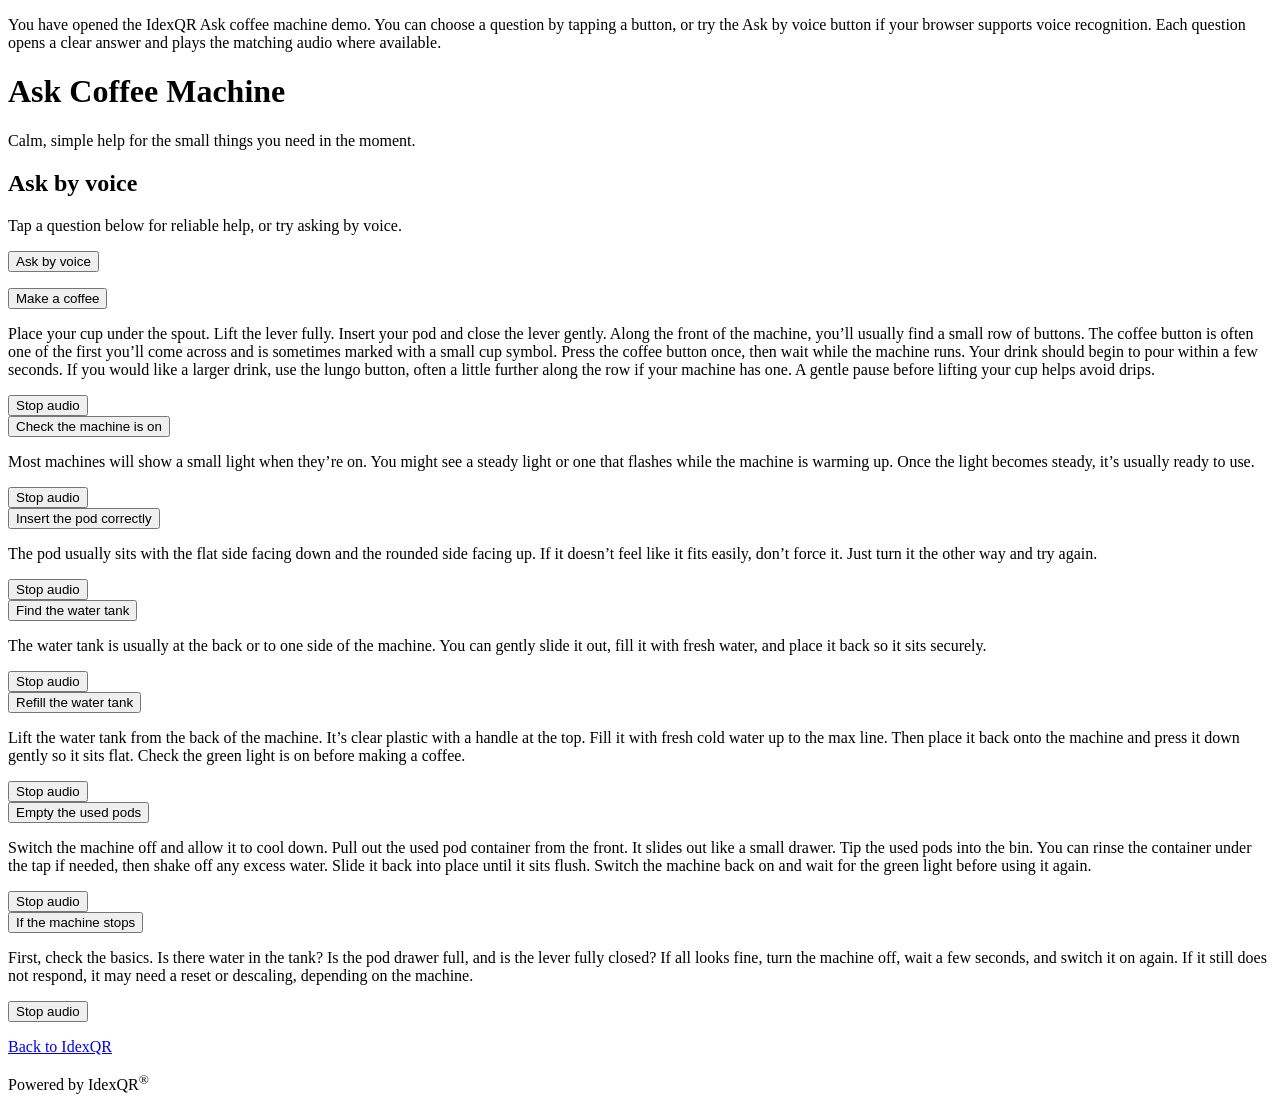
==== index.html @ 4fb66ea7 "Add coffee machine demo content to index.html" ====
<!doctype html>
<html lang="en-GB">
<head>
  <meta charset="utf-8" />
  <meta name="viewport" content="width=device-width, initial-scale=1" />

  <title>Ask — Coffee Machine</title>
  <meta name="description" content="A calm Ask demo for coffee machine support using IdexQR." />
 
</head>

<body>
  <div class="page">
    <p class="sr-only">
      You have opened the IdexQR Ask coffee machine demo. You can choose a question by tapping a button,
      or try the Ask by voice button if your browser supports voice recognition. Each question opens a clear answer
      and plays the matching audio where available.
    </p>

    <header>
      <h1>
        <span class="ask-title">Ask</span>
        <span class="coffee-title">Coffee Machine</span>
      </h1>

      <p class="subtitle">
        Calm, simple help for the small things you need in the moment.
      </p>
    </header>

    <section class="intro-card" aria-labelledby="voiceTitle">
      <h2 id="voiceTitle" class="sr-only">Ask by voice</h2>

      <p>Tap a question below for reliable help, or try asking by voice.</p>

      <button class="voice-button" type="button" onclick="startVoiceAsk()">
        Ask by voice
      </button>

      <p id="voiceStatus" class="voice-status" aria-live="polite"></p>
    </section>

    <main aria-label="Coffee machine questions">
      <section class="question-card">

        <button class="question-button" type="button" onclick="showAnswer('coffeeAnswer')">
          Make a coffee
        </button>
        <div id="coffeeAnswer" class="answer">
          <p>
  Place your cup under the spout. Lift the lever fully. Insert your pod and close the lever gently.
  Along the front of the machine, you’ll usually find a small row of buttons. The coffee button is often
  one of the first you’ll come across and is sometimes marked with a small cup symbol. Press the coffee
  button once, then wait while the machine runs. Your drink should begin to pour within a few seconds.
  If you would like a larger drink, use the lungo button, often a little further along the row if your
  machine has one. A gentle pause before lifting your cup helps avoid drips.
</p>
          <div class="stop-wrap">
            <button class="stop-button" type="button" onclick="stopAudio()">Stop audio</button>
          </div>
        </div>

        <button class="question-button" type="button" onclick="showAnswer('machineOnAnswer')">
          Check the machine is on
        </button>
        <div id="machineOnAnswer" class="answer">
          <p>
            Most machines will show a small light when they’re on. You might see a steady light or one that flashes while
            the machine is warming up. Once the light becomes steady, it’s usually ready to use.
          </p>
          <div class="stop-wrap">
            <button class="stop-button" type="button" onclick="stopAudio()">Stop audio</button>
          </div>
        </div>

        <button class="question-button" type="button" onclick="showAnswer('podGoAnswer')">
          Insert the pod correctly
        </button>
        <div id="podGoAnswer" class="answer">
          <p>
            The pod usually sits with the flat side facing down and the rounded side facing up. If it doesn’t feel like
            it fits easily, don’t force it. Just turn it the other way and try again.
          </p>
          <div class="stop-wrap">
            <button class="stop-button" type="button" onclick="stopAudio()">Stop audio</button>
          </div>
        </div>

        <button class="question-button" type="button" onclick="showAnswer('waterTankAnswer')">
          Find the water tank
        </button>
        <div id="waterTankAnswer" class="answer">
          <p>
            The water tank is usually at the back or to one side of the machine. You can gently slide it out, fill it
            with fresh water, and place it back so it sits securely.
          </p>
          <div class="stop-wrap">
            <button class="stop-button" type="button" onclick="stopAudio()">Stop audio</button>
          </div>
        </div>

        <button class="question-button" type="button" onclick="showAnswer('waterAnswer')">
          Refill the water tank
        </button>
        <div id="waterAnswer" class="answer">
          <p>
  Lift the water tank from the back of the machine. It’s clear plastic with a handle at the top.
  Fill it with fresh cold water up to the max line. Then place it back onto the machine and press it
  down gently so it sits flat. Check the green light is on before making a coffee.
</p>
          <div class="stop-wrap">
            <button class="stop-button" type="button" onclick="stopAudio()">Stop audio</button>
          </div>
        </div>

        <button class="question-button" type="button" onclick="showAnswer('podsAnswer')">
          Empty the used pods
        </button>
        <div id="podsAnswer" class="answer">
          <p>
      Switch the machine off and allow it to cool down. Pull out the used pod container from the front.
      It slides out like a small drawer. Tip the used pods into the bin. You can rinse the container
      under the tap if needed, then shake off any excess water. Slide it back into place until it sits flush.
      Switch the machine back on and wait for the green light before using it again.
     </p>
          <div class="stop-wrap">
            <button class="stop-button" type="button" onclick="stopAudio()">Stop audio</button>
          </div>
        </div>

        <button class="question-button" type="button" onclick="showAnswer('stoppedAnswer')">
          If the machine stops
        </button>
        <div id="stoppedAnswer" class="answer">
          <p>
            First, check the basics. Is there water in the tank? Is the pod drawer full, and is the lever fully closed?
            If all looks fine, turn the machine off, wait a few seconds, and switch it on again. If it still does not
            respond, it may need a reset or descaling, depending on the machine.
          </p>
          <div class="stop-wrap">
            <button class="stop-button" type="button" onclick="stopAudio()">Stop audio</button>
          </div>
        </div>

      </section>
    </main>

    <footer>
      <p><a href="https://idexqr.com">Back to IdexQR</a></p>
      <p>Powered by IdexQR<sup>®</sup></p>
    </footer>
  </div>
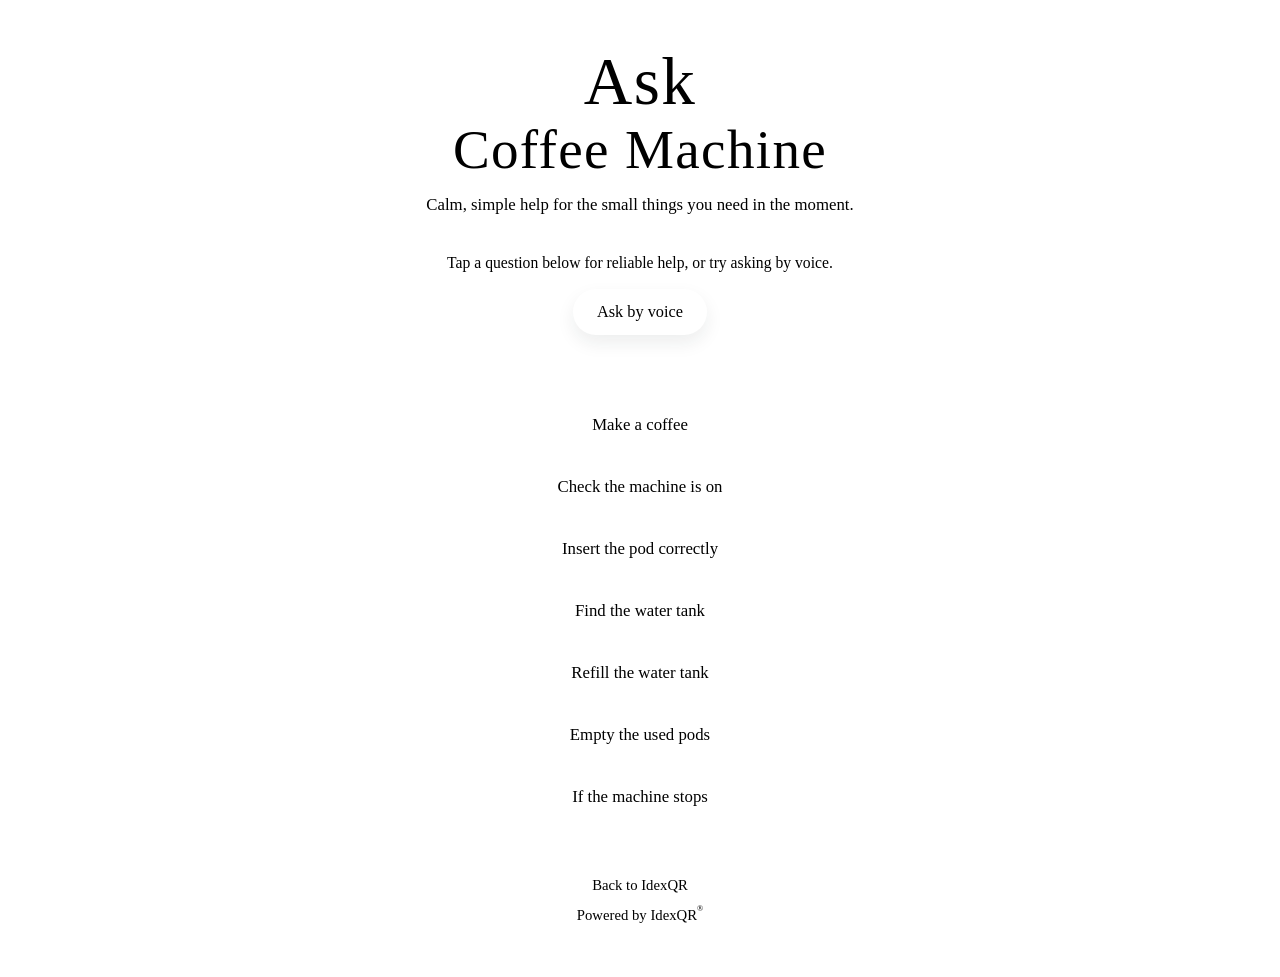
==== commit bdbe4952: "Update index.html" ====
--- a/index.html
+++ b/index.html
@@ -1,12 +1,11 @@
-<!doctype html>
-<html lang="en-GB">
 <head>
   <meta charset="utf-8" />
   <meta name="viewport" content="width=device-width, initial-scale=1" />
 
   <title>Ask — Coffee Machine</title>
   <meta name="description" content="A calm Ask demo for coffee machine support using IdexQR." />
- 
+
+  <link rel="stylesheet" href="style.css" />
 </head>
 
 <body>
@@ -145,8 +144,12 @@
       </section>
     </main>
 
-    <footer>
+        <footer>
       <p><a href="https://idexqr.com">Back to IdexQR</a></p>
       <p>Powered by IdexQR<sup>®</sup></p>
     </footer>
   </div>
+
+  <script src="script.js"></script>
+</body>
+</html>
--- a/style.css
+++ b/style.css
@@ -0,0 +1,222 @@
+ <style>
+    :root {
+      --bg: #f7f9f8;
+      --card: #f1f4f3;
+      --line: #d7dde3;
+      --ink: #1c2623;
+      --muted: #66726e;
+      --celadon: #c9d5d0;
+      --celadon-soft: #e5ece9;
+      --ask-green: #8faf9f;
+      --charcoal: #343836;
+      --sapphire: #174a7c;
+      --sapphire-dark: #10385f;
+    }
+
+    * {
+      box-sizing: border-box;
+    }
+
+    body {
+      margin: 0;
+      font-family: Georgia, "Times New Roman", serif;
+      background: radial-gradient(circle at top, #ffffff 0%, var(--bg) 45%, #edf3f1 100%);
+      color: var(--ink);
+      line-height: 1.6;
+    }
+
+    .sr-only {
+      position: absolute;
+      width: 1px;
+      height: 1px;
+      padding: 0;
+      margin: -1px;
+      overflow: hidden;
+      clip: rect(0, 0, 0, 0);
+      white-space: nowrap;
+      border: 0;
+    }
+
+    .page {
+      max-width: 760px;
+      margin: 0 auto;
+      padding: 46px 18px 44px;
+    }
+
+    header {
+      text-align: center;
+      margin-bottom: 30px;
+    }
+
+    h1 {
+      margin: 0;
+      font-size: clamp(2.3rem, 9vw, 4.2rem);
+      font-weight: normal;
+      letter-spacing: 0.02em;
+      line-height: 1.08;
+    }
+
+    .ask-title {
+      display: block;
+      color: var(--ask-green);
+      margin-bottom: 1px;
+    }
+
+    .coffee-title {
+      display: block;
+      color: var(--charcoal);
+      font-size: 0.82em;
+      margin-bottom: 12px;
+    }
+
+    .subtitle {
+      margin: 0 auto;
+      max-width: 520px;
+      color: var(--muted);
+      font-size: 1.05rem;
+      line-height: 1.7;
+    }
+
+    .intro-card {
+      padding: 0;
+      margin-bottom: 24px;
+      text-align: center;
+    }
+
+    .intro-card p {
+      margin: 0 0 14px;
+      color: var(--muted);
+      font-size: 0.98rem;
+    }
+
+    button {
+      font-family: Georgia, "Times New Roman", serif;
+    }
+
+    .voice-button,
+    .question-button,
+    .stop-button {
+      border-radius: 999px;
+      cursor: pointer;
+      transition: transform 0.15s ease, background 0.15s ease;
+    }
+
+    .voice-button {
+      border: 0;
+      background: var(--celadon);
+      color: var(--ink);
+      padding: 13px 24px;
+      font-size: 1.02rem;
+      box-shadow: 0 8px 18px rgba(28, 38, 35, 0.08);
+    }
+
+    .voice-button:hover,
+    .question-button:hover,
+    .stop-button:hover {
+      transform: translateY(-1px);
+    }
+
+    .voice-status {
+      margin: 14px 0 0;
+      color: var(--muted);
+      font-size: 0.95rem;
+      min-height: 1.5em;
+    }
+
+    .question-card {
+      background: transparent;
+      border: 1px solid var(--line);
+      border-radius: 28px;
+      padding: 18px;
+      display: grid;
+      gap: 12px;
+    }
+
+   .question-button {
+  width: fit-content;
+  min-width: 260px;
+  max-width: 100%;
+  margin: 0 auto;
+  display: inline-block;
+
+  background: var(--celadon-soft);
+  color: var(--ink);
+  padding: 15px 24px;
+  font-size: 1.05rem;
+  text-align: center;
+  border: 1px solid var(--celadon);
+}
+
+    .answer {
+      display: none;
+      padding: 18px;
+      border-radius: 22px;
+      background: var(--card);
+      border: 1px solid var(--line);
+      color: var(--ink);
+      margin-bottom: 6px;
+    }
+
+    .answer.show {
+      display: block;
+    }
+
+    .answer p {
+      margin: 0 0 16px;
+    }
+
+    .stop-wrap {
+      text-align: center;
+      margin-top: 12px;
+    }
+
+    .stop-button {
+      border: 0;
+      background: var(--sapphire);
+      color: #ffffff;
+      padding: 10px 20px;
+      font-size: 0.95rem;
+      min-width: 132px;
+    }
+
+    .stop-button:hover {
+      background: var(--sapphire-dark);
+    }
+
+    footer {
+      margin-top: 34px;
+      text-align: center;
+      color: var(--muted);
+      font-size: 0.92rem;
+    }
+
+    footer p {
+      margin: 6px 0;
+    }
+
+    footer a {
+      color: var(--muted);
+      text-decoration: none;
+      border-bottom: 1px solid var(--line);
+    }
+
+    footer sup {
+      font-size: 0.55em;
+      position: relative;
+      top: -0.4em;
+    }
+
+    @media (max-width: 520px) {
+      .page {
+        padding: 36px 14px 36px;
+      }
+
+      .question-card {
+        border-radius: 24px;
+        padding: 14px;
+      }
+
+      .answer {
+        padding: 16px;
+      }
+    }
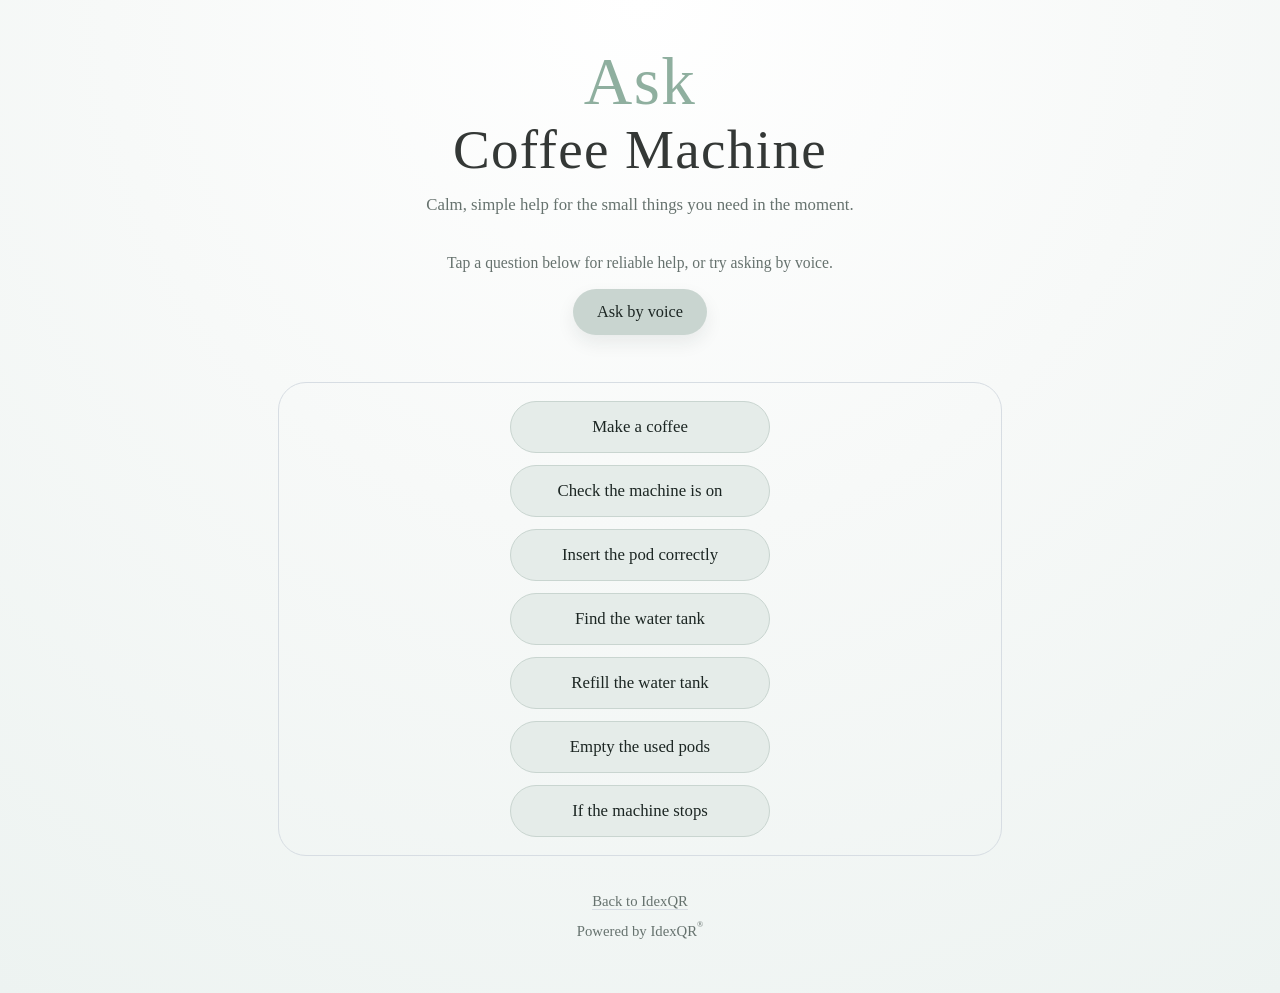
==== commit 41109740: "Update index.html" ====
--- a/index.html
+++ b/index.html
@@ -150,6 +150,15 @@
     </footer>
   </div>
 
-  <script src="script.js"></script>
+<audio id="coffeeMakeAudio" src="audio/coffee-make.mp3" preload="none"></audio>
+<audio id="coffeePowerAudio" src="audio/coffee-power.mp3" preload="none"></audio>
+<audio id="coffeePodAudio" src="audio/coffee-pod.mp3" preload="none"></audio>
+<audio id="coffeeTankAudio" src="audio/coffee-tank.mp3" preload="none"></audio>
+<audio id="coffeeRefillAudio" src="audio/coffee-refill.mp3" preload="none"></audio>
+<audio id="coffeeEmptyAudio" src="audio/coffee-empty.mp3" preload="none"></audio>
+<audio id="coffeeStoppedAudio" src="audio/coffee-stopped.mp3" preload="none"></audio>
+
+<script src="script.js"></script>
 </body>
 </html>
+ 
--- a/style.css
+++ b/style.css
@@ -1,5 +1,4 @@
- <style>
-    :root {
+     :root {
       --bg: #f7f9f8;
       --card: #f1f4f3;
       --line: #d7dde3;
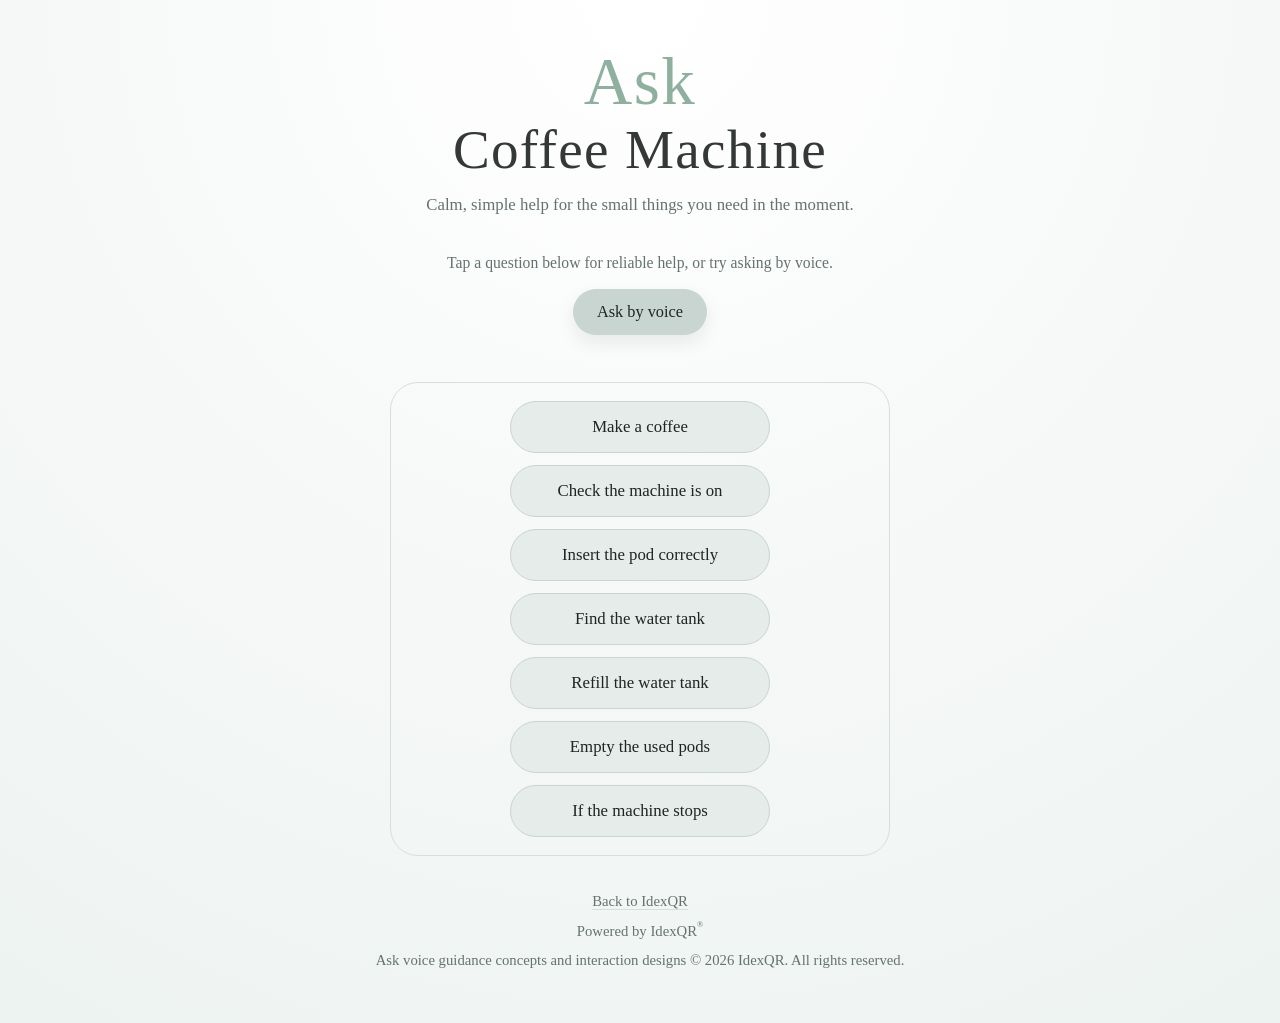
==== commit a2a65791: "Update index.html" ====
--- a/index.html
+++ b/index.html
@@ -42,10 +42,10 @@
     <main aria-label="Coffee machine questions">
       <section class="question-card">
 
-        <button class="question-button" type="button" onclick="showAnswer('coffeeAnswer')">
+        <button class="question-button" type="button" onclick="showAnswer('coffeeMakeAnswer')">
           Make a coffee
         </button>
-        <div id="coffeeAnswer" class="answer">
+        <div id="coffeeMakeAnswer" class="answer">
           <p>
   Place your cup under the spout. Lift the lever fully. Insert your pod and close the lever gently.
   Along the front of the machine, you’ll usually find a small row of buttons. The coffee button is often
@@ -59,10 +59,10 @@
           </div>
         </div>
 
-        <button class="question-button" type="button" onclick="showAnswer('machineOnAnswer')">
+        <button class="question-button" type="button" onclick="showAnswer('coffeePowerAnswer')">
           Check the machine is on
         </button>
-        <div id="machineOnAnswer" class="answer">
+        <div id="coffeePowerAnswer" class="answer">
           <p>
             Most machines will show a small light when they’re on. You might see a steady light or one that flashes while
             the machine is warming up. Once the light becomes steady, it’s usually ready to use.
@@ -72,10 +72,10 @@
           </div>
         </div>
 
-        <button class="question-button" type="button" onclick="showAnswer('podGoAnswer')">
+        <button class="question-button" type="button" onclick="showAnswer('coffeePodAnswer')">
           Insert the pod correctly
         </button>
-        <div id="podGoAnswer" class="answer">
+        <div id="coffeePodAnswer" class="answer">
           <p>
             The pod usually sits with the flat side facing down and the rounded side facing up. If it doesn’t feel like
             it fits easily, don’t force it. Just turn it the other way and try again.
@@ -85,10 +85,10 @@
           </div>
         </div>
 
-        <button class="question-button" type="button" onclick="showAnswer('waterTankAnswer')">
+        <button class="question-button" type="button" onclick="showAnswer('coffeeTankAnswer')">
           Find the water tank
         </button>
-        <div id="waterTankAnswer" class="answer">
+        <div id="coffeeTankAnswer" class="answer">
           <p>
             The water tank is usually at the back or to one side of the machine. You can gently slide it out, fill it
             with fresh water, and place it back so it sits securely.
@@ -98,10 +98,10 @@
           </div>
         </div>
 
-        <button class="question-button" type="button" onclick="showAnswer('waterAnswer')">
+        <button class="question-button" type="button" onclick="showAnswer('coffeeRefillAnswer')">
           Refill the water tank
         </button>
-        <div id="waterAnswer" class="answer">
+        <div id="coffeeRefillAnswer" class="answer">
           <p>
   Lift the water tank from the back of the machine. It’s clear plastic with a handle at the top.
   Fill it with fresh cold water up to the max line. Then place it back onto the machine and press it
@@ -112,10 +112,10 @@
           </div>
         </div>
 
-        <button class="question-button" type="button" onclick="showAnswer('podsAnswer')">
+        <button class="question-button" type="button" onclick="showAnswer('coffeeEmptyAnswer')">
           Empty the used pods
         </button>
-        <div id="podsAnswer" class="answer">
+        <div id="coffeeEmptyAnswer" class="answer">
           <p>
       Switch the machine off and allow it to cool down. Pull out the used pod container from the front.
       It slides out like a small drawer. Tip the used pods into the bin. You can rinse the container
@@ -127,10 +127,10 @@
           </div>
         </div>
 
-        <button class="question-button" type="button" onclick="showAnswer('stoppedAnswer')">
+        <button class="question-button" type="button" onclick="showAnswer('coffeeStoppedAnswer')">
           If the machine stops
         </button>
-        <div id="stoppedAnswer" class="answer">
+        <div id="coffeeStoppedAnswer" class="answer">
           <p>
             First, check the basics. Is there water in the tank? Is the pod drawer full, and is the lever fully closed?
             If all looks fine, turn the machine off, wait a few seconds, and switch it on again. If it still does not
@@ -147,6 +147,9 @@
         <footer>
       <p><a href="https://idexqr.com">Back to IdexQR</a></p>
       <p>Powered by IdexQR<sup>®</sup></p>
+       <p class="footer-sub">
+  Ask voice guidance concepts and interaction designs © 2026 IdexQR. All rights reserved.
+</p>   
     </footer>
   </div>
 
--- a/style.css
+++ b/style.css
@@ -123,13 +123,16 @@
     }
 
     .question-card {
-      background: transparent;
-      border: 1px solid var(--line);
-      border-radius: 28px;
-      padding: 18px;
-      display: grid;
-      gap: 12px;
-    }
+  background: transparent;
+  border: 1px solid var(--line);
+  border-radius: 28px;
+  padding: 18px;
+  display: grid;
+  gap: 12px;
+
+  max-width: 500px;
+  margin: 0 auto;
+}
 
    .question-button {
   width: fit-content;
@@ -161,8 +164,9 @@
     }
 
     .answer p {
-      margin: 0 0 16px;
-    }
+  margin: 0 0 16px;
+  line-height: 1.7;
+}
 
     .stop-wrap {
       text-align: center;
@@ -170,17 +174,28 @@
     }
 
     .stop-button {
-      border: 0;
-      background: var(--sapphire);
-      color: #ffffff;
-      padding: 10px 20px;
-      font-size: 0.95rem;
-      min-width: 132px;
-    }
-
-    .stop-button:hover {
-      background: var(--sapphire-dark);
-    }
+  display: block;
+  width: 100%;
+  max-width: 220px;
+  margin: 16px auto 0;
+  padding: 1rem 1.2rem;
+  background: #EAF1ED;
+  border: 1px solid #C9D5D0;
+  border-radius: 999px;
+  font: inherit;
+  font-size: 1rem;
+  font-weight: 500;
+  text-align: center;
+  cursor: pointer;
+  color: #2F5DA8;
+}
+
+.stop-button:hover,
+.stop-button:focus {
+  background: #DDE9E3;
+  border-color: #C9D5D0;
+  transform: none;
+}
 
     footer {
       margin-top: 34px;
